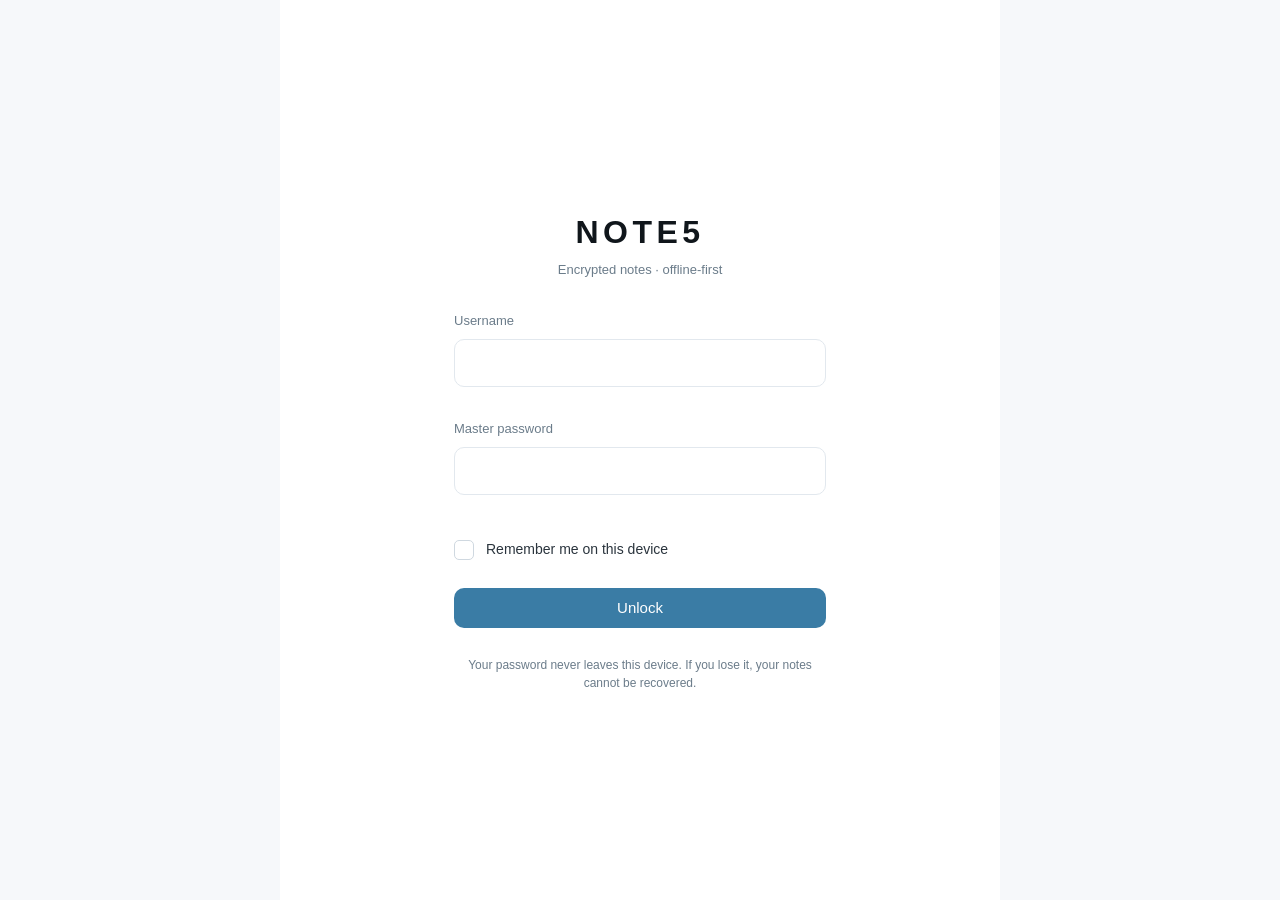
==== index.html @ c319b9b3 "Mock" ====
<!DOCTYPE html>
<html lang="en" data-theme="dark">
<head>
  <meta charset="UTF-8">
  <meta name="viewport" content="width=device-width, initial-scale=1.0, viewport-fit=cover">
  <meta name="theme-color" content="#17212b">
  <meta name="description" content="NOTE5 — Encrypted notes, offline-first">
  <meta name="color-scheme" content="dark light">
  <title>NOTE5</title>
  <link rel="manifest" href="manifest.webmanifest">
  <link rel="icon" href="icons/icon.svg" type="image/svg+xml">
  <link rel="apple-touch-icon" href="icons/icon.svg">
  <link rel="stylesheet" href="css/reset.css">
  <link rel="stylesheet" href="css/theme.css">
  <link rel="stylesheet" href="css/app.css">
</head>
<body>
  <div id="app" class="app"></div>
  <div id="toast" class="toast" role="status" aria-live="polite" hidden></div>
  <script type="module" src="js/main.js"></script>
</body>
</html>
---- css/theme.css ----
:root {
  /* Tipografía: sistema por defecto, distintiva y productiva */
  --font-sans: "IBM Plex Sans", -apple-system, BlinkMacSystemFont,
               "Segoe UI", Roboto, "Helvetica Neue", Arial, sans-serif;
  --font-mono: "IBM Plex Mono", ui-monospace, SFMono-Regular,
               Menlo, Consolas, monospace;

  --radius-sm: 6px;
  --radius-md: 10px;
  --radius-lg: 16px;
  --radius-pill: 999px;

  --space-1: 4px;
  --space-2: 8px;
  --space-3: 12px;
  --space-4: 16px;
  --space-5: 24px;
  --space-6: 32px;

  --dur-fast: 120ms;
  --dur-base: 200ms;

  /* Safe areas (iOS notch, Android) */
  --safe-top: env(safe-area-inset-top, 0px);
  --safe-bottom: env(safe-area-inset-bottom, 0px);
  --safe-left: env(safe-area-inset-left, 0px);
  --safe-right: env(safe-area-inset-right, 0px);
}

/* ---------- DARK (default) ---------- */
:root, [data-theme="dark"] {
  --bg:            #0f1519;
  --bg-elevated:   #17212b;
  --bg-elevated-2: #1e2a36;
  --surface:       #1a2732;
  --surface-hover: #223240;
  --border:        #223240;
  --border-strong: #2f4459;

  --text:          #d8dee6;
  --text-strong:   #f2f5f8;
  --text-muted:    #7f93a3;

  --accent:        #5b9bd5;
  --accent-hover:  #74aee0;
  --accent-muted:  rgba(91, 155, 213, 0.18);
  --accent-contrast: #0b1116;

  --danger:        #d97070;
  --success:       #6bbf8a;
  --warning:       #d9b06b;

  --bubble-in:     #1e2a36;
  --bubble-out:    #2a4a63;

  --shadow-1: 0 1px 2px rgba(0,0,0,0.35);
  --shadow-2: 0 4px 14px rgba(0,0,0,0.45);
  color-scheme: dark;
}

/* ---------- LIGHT ---------- */
[data-theme="light"] {
  --bg:            #f6f8fa;
  --bg-elevated:   #ffffff;
  --bg-elevated-2: #ffffff;
  --surface:       #ffffff;
  --surface-hover: #eef2f6;
  --border:        #e2e8ee;
  --border-strong: #cfd8e0;

  --text:          #2a343d;
  --text-strong:   #10161b;
  --text-muted:    #6b7c8a;

  --accent:        #3a7ca5;
  --accent-hover:  #2f6b8f;
  --accent-muted:  rgba(58, 124, 165, 0.14);
  --accent-contrast: #ffffff;

  --danger:        #c75454;
  --success:       #3d9b62;
  --warning:       #b88a3a;

  --bubble-in:     #eef2f6;
  --bubble-out:    #d5e6f2;

  --shadow-1: 0 1px 2px rgba(20, 30, 40, 0.06);
  --shadow-2: 0 4px 14px rgba(20, 30, 40, 0.10);
  color-scheme: light;
}

@media (prefers-reduced-motion: reduce) {
  * { animation-duration: 0.01ms !important; transition-duration: 0.01ms !important; }
}
---- css/app.css ----
body {
  background: var(--bg);
  color: var(--text);
}

.app {
  min-height: 100dvh;
  display: flex;
  flex-direction: column;
  max-width: 720px;
  margin: 0 auto;
  background: var(--bg-elevated);
  position: relative;
}

/* ---------- Header ---------- */
.header {
  position: sticky;
  top: 0;
  z-index: 10;
  display: flex;
  align-items: center;
  gap: var(--space-2);
  padding: calc(var(--safe-top) + var(--space-3)) var(--space-3) var(--space-3);
  background: var(--bg-elevated);
  border-bottom: 1px solid var(--border);
  min-height: 56px;
}
.header__title {
  flex: 1;
  font-size: 17px;
  font-weight: 600;
  color: var(--text-strong);
  white-space: nowrap;
  overflow: hidden;
  text-overflow: ellipsis;
}
.header__subtitle {
  font-size: 12px;
  color: var(--text-muted);
  font-weight: 400;
}

/* ---------- Botones ---------- */
.btn {
  display: inline-flex;
  align-items: center;
  justify-content: center;
  gap: var(--space-2);
  min-height: 40px;
  padding: 0 var(--space-4);
  border-radius: var(--radius-md);
  background: var(--surface);
  color: var(--text-strong);
  font-weight: 500;
  border: 1px solid var(--border);
  transition: background var(--dur-fast) ease, border-color var(--dur-fast) ease;
}
.btn:hover { background: var(--surface-hover); }
.btn:active { transform: translateY(1px); }
.btn--primary {
  background: var(--accent);
  color: var(--accent-contrast);
  border-color: transparent;
}
.btn--primary:hover { background: var(--accent-hover); }
.btn--ghost { background: transparent; border-color: transparent; }
.btn--ghost:hover { background: var(--surface); }
.btn--danger { color: var(--danger); }
.btn--icon {
  min-width: 40px;
  padding: 0;
  border-radius: var(--radius-pill);
}
.btn:disabled { opacity: 0.5; cursor: not-allowed; }

/* ---------- Inputs ---------- */
.field {
  display: flex;
  flex-direction: column;
  gap: var(--space-2);
  margin-bottom: var(--space-4);
}
.field__label {
  font-size: 13px;
  color: var(--text-muted);
  font-weight: 500;
}
.input, .textarea {
  width: 100%;
  min-height: 44px;
  padding: var(--space-3) var(--space-4);
  background: var(--surface);
  border: 1px solid var(--border);
  border-radius: var(--radius-md);
  color: var(--text-strong);
  transition: border-color var(--dur-fast) ease;
}
.input:focus, .textarea:focus { border-color: var(--accent); }
.textarea { min-height: 120px; padding: var(--space-3) var(--space-4); font-family: var(--font-sans); }

.checkbox {
  display: flex;
  align-items: center;
  gap: var(--space-3);
  padding: var(--space-3) 0;
  cursor: pointer;
  user-select: none;
}
.checkbox input[type="checkbox"] {
  appearance: none;
  width: 20px; height: 20px;
  border: 1.5px solid var(--border-strong);
  border-radius: 5px;
  background: var(--surface);
  display: grid;
  place-items: center;
  flex-shrink: 0;
  transition: background var(--dur-fast), border-color var(--dur-fast);
}
.checkbox input[type="checkbox"]:checked {
  background: var(--accent);
  border-color: var(--accent);
}
.checkbox input[type="checkbox"]:checked::after {
  content: "";
  width: 6px; height: 10px;
  border: solid var(--accent-contrast);
  border-width: 0 2px 2px 0;
  transform: rotate(45deg) translate(-1px, -2px);
}
.checkbox__text { flex: 1; font-size: 14px; }

/* ---------- Lista de notas ---------- */
.list { flex: 1; overflow-y: auto; -webkit-overflow-scrolling: touch; }
.list__item {
  display: flex;
  gap: var(--space-3);
  padding: var(--space-3) var(--space-4);
  border-bottom: 1px solid var(--border);
  cursor: pointer;
  transition: background var(--dur-fast) ease;
}
.list__item:hover { background: var(--surface-hover); }
.list__icon {
  width: 44px; height: 44px;
  border-radius: var(--radius-pill);
  background: var(--accent-muted);
  display: grid; place-items: center;
  font-size: 22px;
  flex-shrink: 0;
}
.list__body { flex: 1; min-width: 0; }
.list__row1 { display: flex; align-items: baseline; gap: var(--space-2); }
.list__title {
  flex: 1;
  font-weight: 600;
  color: var(--text-strong);
  white-space: nowrap;
  overflow: hidden;
  text-overflow: ellipsis;
}
.list__time { font-size: 12px; color: var(--text-muted); flex-shrink: 0; }
.list__preview {
  font-size: 13px;
  color: var(--text-muted);
  white-space: nowrap;
  overflow: hidden;
  text-overflow: ellipsis;
}
.list__item--pinned .list__title::before {
  content: "📌 ";
  font-size: 12px;
  margin-right: 2px;
}
.list__empty {
  padding: var(--space-6) var(--space-4);
  text-align: center;
  color: var(--text-muted);
}

/* ---------- FAB ---------- */
.fab {
  position: fixed;
  bottom: calc(var(--safe-bottom) + var(--space-5));
  right: max(var(--space-5), calc(50vw - 360px + var(--space-5)));
  width: 56px; height: 56px;
  border-radius: var(--radius-pill);
  background: var(--accent);
  color: var(--accent-contrast);
  display: grid; place-items: center;
  font-size: 28px;
  box-shadow: var(--shadow-2);
  z-index: 20;
}
.fab:hover { background: var(--accent-hover); }

/* ---------- Burbujas de chat ---------- */
.chat {
  flex: 1;
  overflow-y: auto;
  padding: var(--space-4) var(--space-3) var(--space-4);
  display: flex;
  flex-direction: column;
  gap: var(--space-2);
  -webkit-overflow-scrolling: touch;
}
.bubble {
  max-width: 78%;
  padding: var(--space-2) var(--space-3) var(--space-1);
  border-radius: var(--radius-lg);
  font-size: 14.5px;
  line-height: 1.4;
  word-wrap: break-word;
  white-space: pre-wrap;
  position: relative;
}
.bubble--in { align-self: flex-start; background: var(--bubble-in); border-bottom-left-radius: 4px; }
.bubble--out { align-self: flex-end; background: var(--bubble-out); border-bottom-right-radius: 4px; }
.bubble__meta {
  display: flex;
  justify-content: flex-end;
  gap: var(--space-1);
  font-size: 11px;
  color: var(--text-muted);
  margin-top: 2px;
}
.bubble__edited { font-style: italic; }

/* ---------- Composer (chat / file) ---------- */
.composer {
  position: sticky;
  bottom: 0;
  display: flex;
  gap: var(--space-2);
  padding: var(--space-3) var(--space-3) calc(var(--safe-bottom) + var(--space-3));
  background: var(--bg-elevated);
  border-top: 1px solid var(--border);
  align-items: flex-end;
}
.composer .textarea {
  min-height: 44px;
  max-height: 40vh;
  padding: var(--space-2) var(--space-3);
}

/* ---------- Settings ---------- */
.settings { flex: 1; overflow-y: auto; padding: var(--space-4); }
.settings__section { margin-bottom: var(--space-6); }
.settings__section h2 {
  font-size: 12px;
  font-weight: 600;
  text-transform: uppercase;
  letter-spacing: 0.06em;
  color: var(--text-muted);
  margin-bottom: var(--space-3);
}
.settings__row {
  display: flex;
  align-items: center;
  gap: var(--space-3);
  padding: var(--space-3) 0;
  border-bottom: 1px solid var(--border);
}
.settings__row:last-child { border-bottom: none; }
.settings__row-text { flex: 1; }
.settings__row-title { font-size: 14px; color: var(--text-strong); font-weight: 500; }
.settings__row-desc { font-size: 12px; color: var(--text-muted); margin-top: 2px; }
.settings__row select {
  background: var(--surface);
  border: 1px solid var(--border);
  border-radius: var(--radius-sm);
  padding: var(--space-2) var(--space-3);
  color: var(--text-strong);
}

/* ---------- Toast ---------- */
.toast {
  position: fixed;
  left: 50%;
  bottom: calc(var(--safe-bottom) + var(--space-6));
  transform: translateX(-50%);
  background: var(--bg-elevated-2);
  color: var(--text-strong);
  border: 1px solid var(--border-strong);
  padding: var(--space-3) var(--space-4);
  border-radius: var(--radius-md);
  box-shadow: var(--shadow-2);
  font-size: 14px;
  max-width: min(90vw, 420px);
  z-index: 100;
  animation: toast-in var(--dur-base) ease;
}
@keyframes toast-in {
  from { opacity: 0; transform: translate(-50%, 8px); }
  to   { opacity: 1; transform: translate(-50%, 0); }
}

/* ---------- Login ---------- */
.login {
  flex: 1;
  display: flex;
  flex-direction: column;
  justify-content: center;
  padding: var(--space-6) var(--space-5);
  gap: var(--space-4);
  max-width: 420px;
  margin: 0 auto;
  width: 100%;
}
.login__brand {
  text-align: center;
  margin-bottom: var(--space-4);
}
.login__brand h1 {
  font-size: 32px;
  letter-spacing: 0.14em;
  color: var(--text-strong);
  font-weight: 700;
}
.login__brand p { color: var(--text-muted); font-size: 13px; margin-top: var(--space-1); }

/* ---------- Unsaved warning ---------- */
.banner {
  display: flex;
  align-items: center;
  gap: var(--space-2);
  padding: var(--space-2) var(--space-3);
  background: var(--warning);
  color: #1a1305;
  font-size: 13px;
  font-weight: 500;
}

/* ---------- Status pill ---------- */
.status-pill {
  display: inline-flex;
  align-items: center;
  gap: 6px;
  font-size: 12px;
  color: var(--text-muted);
}
.status-pill::before {
  content: "";
  width: 7px; height: 7px;
  border-radius: 50%;
  background: var(--text-muted);
}
.status-pill[data-state="online"]::before  { background: var(--success); }
.status-pill[data-state="offline"]::before { background: var(--warning); }
.status-pill[data-state="busy"]::before    { background: var(--accent); }
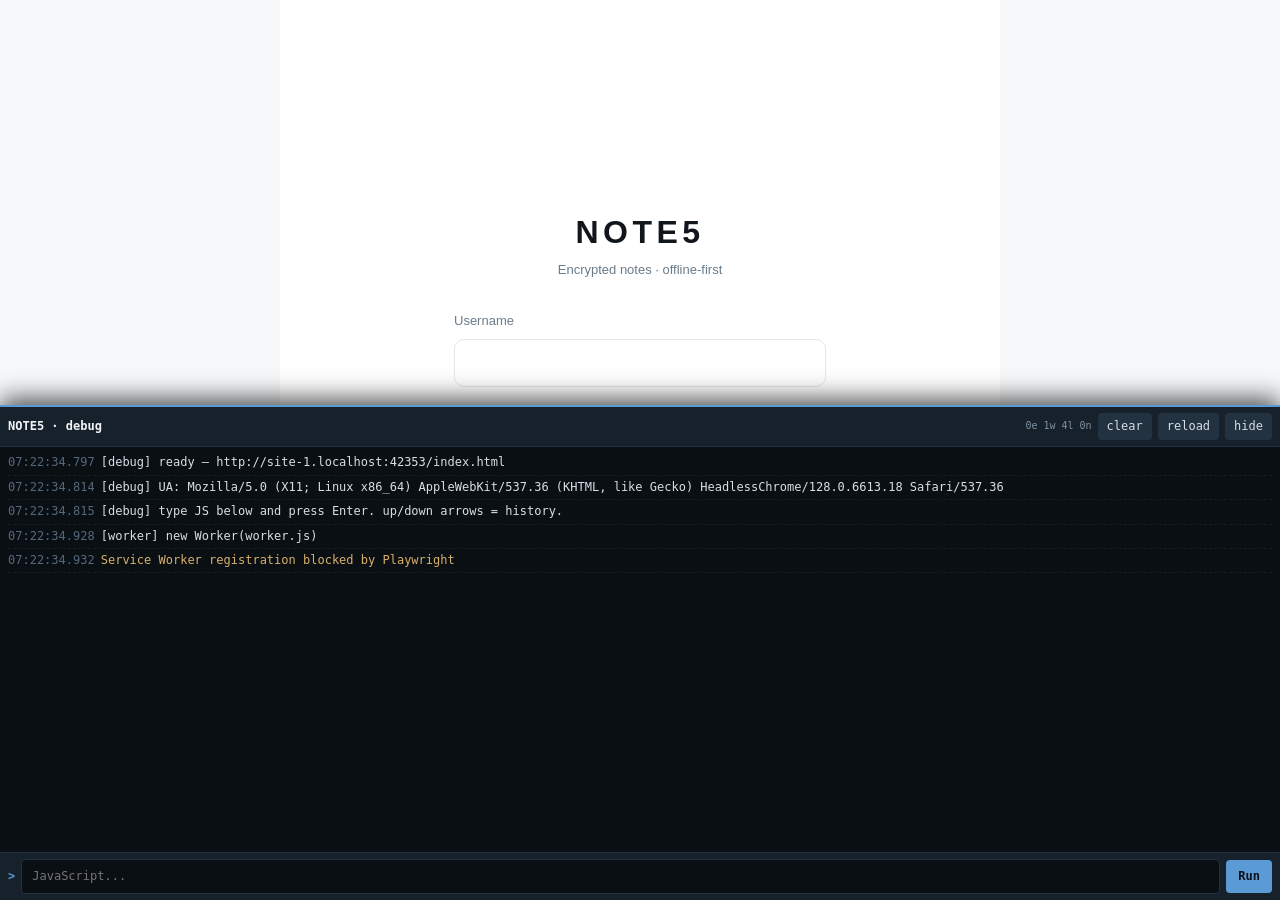
==== commit a01256b2: "Add debug with ?debug=1 + aes crypto" ====
--- a/index.html
+++ b/index.html
@@ -17,6 +17,7 @@
 <body>
   <div id="app" class="app"></div>
   <div id="toast" class="toast" role="status" aria-live="polite" hidden></div>
+  <script src="js/debug.js"></script>
   <script type="module" src="js/main.js"></script>
 </body>
 </html>
--- a/css/app.css
+++ b/css/app.css
@@ -349,3 +349,68 @@
 .status-pill[data-state="online"]::before  { background: var(--success); }
 .status-pill[data-state="offline"]::before { background: var(--warning); }
 .status-pill[data-state="busy"]::before    { background: var(--accent); }
+
+/* ---------- Progress overlay ---------- */
+.progress-overlay {
+  position: fixed;
+  inset: 0;
+  background: rgba(5, 10, 14, 0.72);
+  backdrop-filter: blur(6px);
+  -webkit-backdrop-filter: blur(6px);
+  display: grid;
+  place-items: center;
+  z-index: 200;
+  padding: var(--space-5);
+  animation: fade-in var(--dur-base) ease;
+}
+@keyframes fade-in { from { opacity: 0; } to { opacity: 1; } }
+
+.progress {
+  width: min(440px, 100%);
+  background: var(--bg-elevated);
+  border: 1px solid var(--border-strong);
+  border-radius: var(--radius-lg);
+  padding: var(--space-5);
+  box-shadow: var(--shadow-2);
+  display: flex;
+  flex-direction: column;
+  gap: var(--space-3);
+}
+.progress__stage {
+  font-size: 15px;
+  font-weight: 600;
+  color: var(--text-strong);
+}
+.progress__bar {
+  height: 6px;
+  background: var(--surface);
+  border-radius: var(--radius-pill);
+  overflow: hidden;
+}
+.progress__bar-inner {
+  height: 100%;
+  width: 0%;
+  background: var(--accent);
+  border-radius: var(--radius-pill);
+  transition: width 180ms ease, background 180ms ease;
+}
+.progress__detail {
+  font-size: 12.5px;
+  color: var(--text-muted);
+  font-family: var(--font-mono);
+  word-break: break-word;
+  min-height: 1.4em;
+}
+.progress__tech {
+  max-height: 200px;
+  overflow: auto;
+  background: var(--bg);
+  border: 1px solid var(--border);
+  border-radius: var(--radius-sm);
+  padding: var(--space-3);
+  font-family: var(--font-mono);
+  font-size: 11px;
+  line-height: 1.5;
+  color: var(--text-muted);
+  white-space: pre;
+}
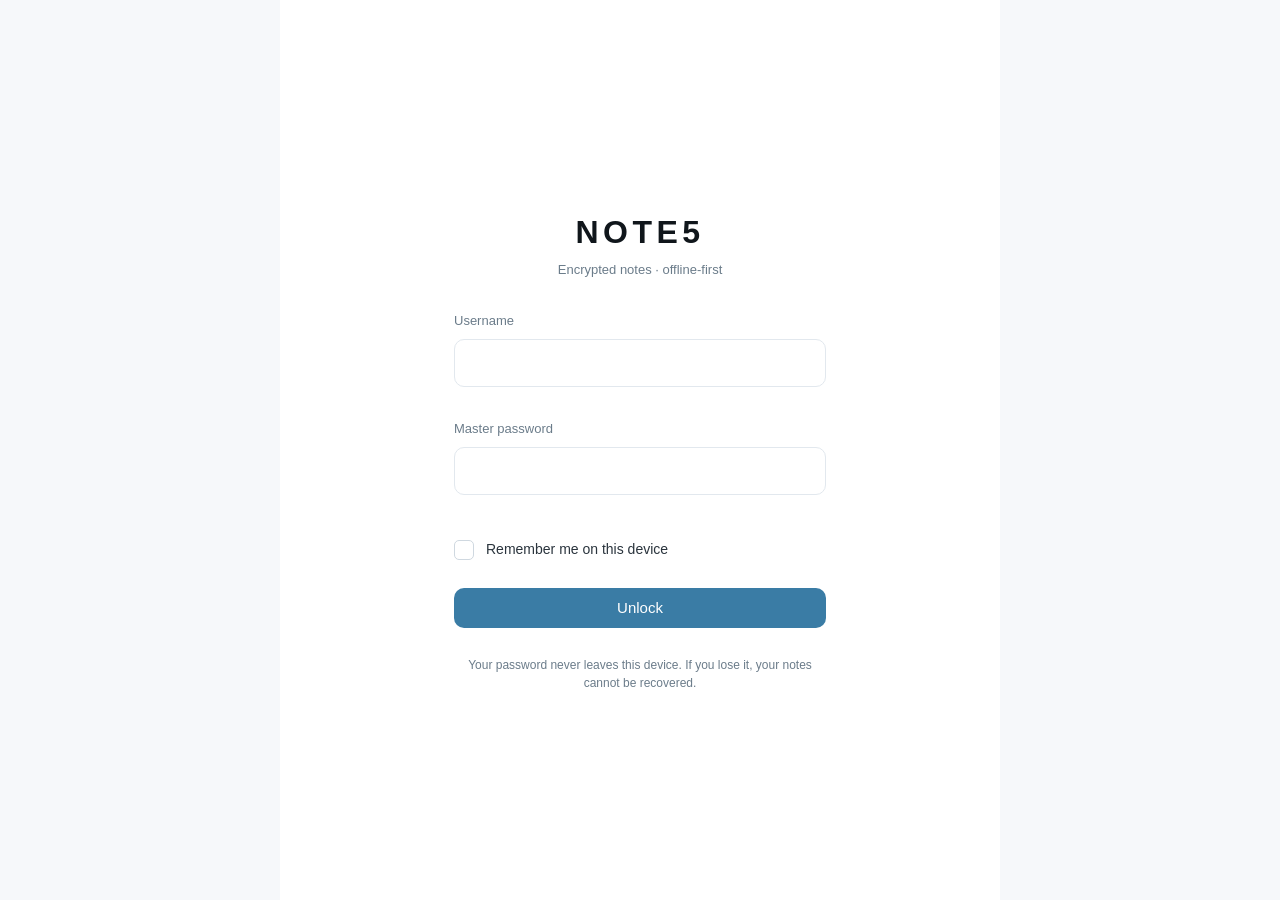
==== commit 4f945013: "Remove debug from prod" ====
--- a/index.html
+++ b/index.html
@@ -17,7 +17,7 @@
 <body>
   <div id="app" class="app"></div>
   <div id="toast" class="toast" role="status" aria-live="polite" hidden></div>
-  <script src="js/debug.js"></script>
+  <!--<script src="js/debug.js"></script>-->
   <script type="module" src="js/main.js"></script>
 </body>
 </html>
--- a/css/app.css
+++ b/css/app.css
@@ -414,3 +414,177 @@
   color: var(--text-muted);
   white-space: pre;
 }
+
+/* ---------- Editor ---------- */
+.header__title:focus { outline: none; }
+.pin-active { color: var(--accent); }
+
+.editor-file {
+  flex: 1;
+  min-height: 60vh;
+  border: none;
+  background: transparent;
+  padding: var(--space-3);
+  font-family: var(--font-sans);
+  font-size: 15px;
+  line-height: 1.6;
+}
+.editor-file:focus { outline: none; }
+
+/* ---------- Bottom sheet ---------- */
+.sheet-backdrop {
+  position: fixed; inset: 0;
+  background: rgba(5, 10, 14, 0.6);
+  backdrop-filter: blur(2px);
+  -webkit-backdrop-filter: blur(2px);
+  z-index: 300;
+  display: flex;
+  align-items: flex-end;
+  animation: fade-in var(--dur-fast) ease;
+}
+.sheet {
+  width: 100%;
+  max-width: 720px;
+  margin: 0 auto;
+  background: var(--bg-elevated);
+  border-top-left-radius: var(--radius-lg);
+  border-top-right-radius: var(--radius-lg);
+  padding: var(--space-3) var(--space-4) calc(var(--safe-bottom) + var(--space-4));
+  display: flex;
+  flex-direction: column;
+  gap: var(--space-2);
+  box-shadow: var(--shadow-2);
+  animation: sheet-up var(--dur-base) ease;
+}
+@keyframes sheet-up {
+  from { transform: translateY(20px); opacity: 0; }
+  to   { transform: translateY(0);    opacity: 1; }
+}
+.sheet__title {
+  font-size: 13px;
+  font-weight: 600;
+  color: var(--text-muted);
+  text-transform: uppercase;
+  letter-spacing: 0.06em;
+  padding: var(--space-2) var(--space-2) var(--space-3);
+}
+.sheet__btn {
+  text-align: left;
+  padding: var(--space-3) var(--space-4);
+  border-radius: var(--radius-md);
+  background: var(--surface);
+  color: var(--text-strong);
+  font-size: 15px;
+  border: 1px solid var(--border);
+}
+.sheet__btn:hover { background: var(--surface-hover); }
+.sheet__btn--primary { background: var(--accent); color: var(--accent-contrast); border-color: transparent; }
+.sheet__btn--danger  { color: var(--danger); }
+.sheet__btn--ghost   { background: transparent; border-color: transparent; color: var(--text-muted); }
+
+/* ---------- Icon picker ---------- */
+.icon-grid {
+  display: grid;
+  grid-template-columns: repeat(6, 1fr);
+  gap: var(--space-2);
+  padding: var(--space-2) 0;
+}
+.icon-grid__item {
+  aspect-ratio: 1;
+  border-radius: var(--radius-md);
+  background: var(--surface);
+  border: 1px solid var(--border);
+  font-size: 24px;
+  display: grid;
+  place-items: center;
+  transition: background var(--dur-fast), border-color var(--dur-fast);
+}
+.icon-grid__item:hover { background: var(--surface-hover); }
+.icon-grid__item.active { border-color: var(--accent); background: var(--accent-muted); }
+
+/* ---------- Dialog ---------- */
+.dialog-backdrop {
+  position: fixed; inset: 0;
+  background: rgba(5,10,14,0.7);
+  backdrop-filter: blur(3px);
+  -webkit-backdrop-filter: blur(3px);
+  z-index: 400;
+  display: grid; place-items: center;
+  padding: var(--space-4);
+  animation: fade-in var(--dur-fast) ease;
+}
+.dialog {
+  width: min(420px, 100%);
+  background: var(--bg-elevated);
+  border: 1px solid var(--border-strong);
+  border-radius: var(--radius-lg);
+  padding: var(--space-5);
+  display: flex; flex-direction: column;
+  gap: var(--space-4);
+  box-shadow: var(--shadow-2);
+}
+.dialog__title { font-size: 17px; font-weight: 600; color: var(--text-strong); }
+.dialog__msg { font-size: 14px; color: var(--text); line-height: 1.5; }
+.dialog__actions { display: flex; gap: var(--space-2); justify-content: flex-end; flex-wrap: wrap; }
+.dialog__actions .btn { min-width: 90px; }
+.dialog__check {
+  display: flex; gap: var(--space-2); align-items: center;
+  font-size: 13px; color: var(--text-muted);
+}
+.dialog__check input[type="checkbox"] {
+  appearance: none;
+  width: 18px; height: 18px;
+  border: 1.5px solid var(--border-strong);
+  border-radius: 4px;
+  background: var(--surface);
+  display: grid; place-items: center;
+  flex-shrink: 0;
+}
+.dialog__check input[type="checkbox"]:checked {
+  background: var(--accent); border-color: var(--accent);
+}
+.dialog__check input[type="checkbox"]:checked::after {
+  content: "";
+  width: 5px; height: 9px;
+  border: solid var(--accent-contrast);
+  border-width: 0 2px 2px 0;
+  transform: rotate(45deg) translate(-1px, -2px);
+}
+
+/* ---------- Status pill ---------- */
+.status-pill {
+  display: inline-flex;
+  align-items: center;
+  gap: 5px;
+  font-size: 11px;
+  color: var(--text-muted);
+  padding: 2px 8px;
+  border-radius: var(--radius-pill);
+  white-space: nowrap;
+  max-width: 140px;
+  overflow: hidden;
+  text-overflow: ellipsis;
+  transition: color var(--dur-fast), background var(--dur-fast);
+}
+.status-pill::before {
+  content: "";
+  width: 6px; height: 6px;
+  border-radius: 50%;
+  background: currentColor;
+  flex-shrink: 0;
+}
+.status-pill[data-state="idle"] { display: none; }
+.status-pill[data-state="dirty"]  { color: var(--warning); }
+.status-pill[data-state="saving"] { color: var(--accent); }
+.status-pill[data-state="syncing"]{ color: var(--accent); }
+.status-pill[data-state="error"]  { color: var(--danger); background: rgba(217,112,112,0.14); }
+.status-pill[data-state="offline"]{ color: var(--warning); }
+
+.status-pill[data-state="syncing"]::before,
+.status-pill[data-state="saving"]::before {
+  animation: status-pulse 1.2s ease-in-out infinite;
+}
+@keyframes status-pulse {
+  0%, 100% { opacity: 0.4; }
+  50%      { opacity: 1; }
+}
